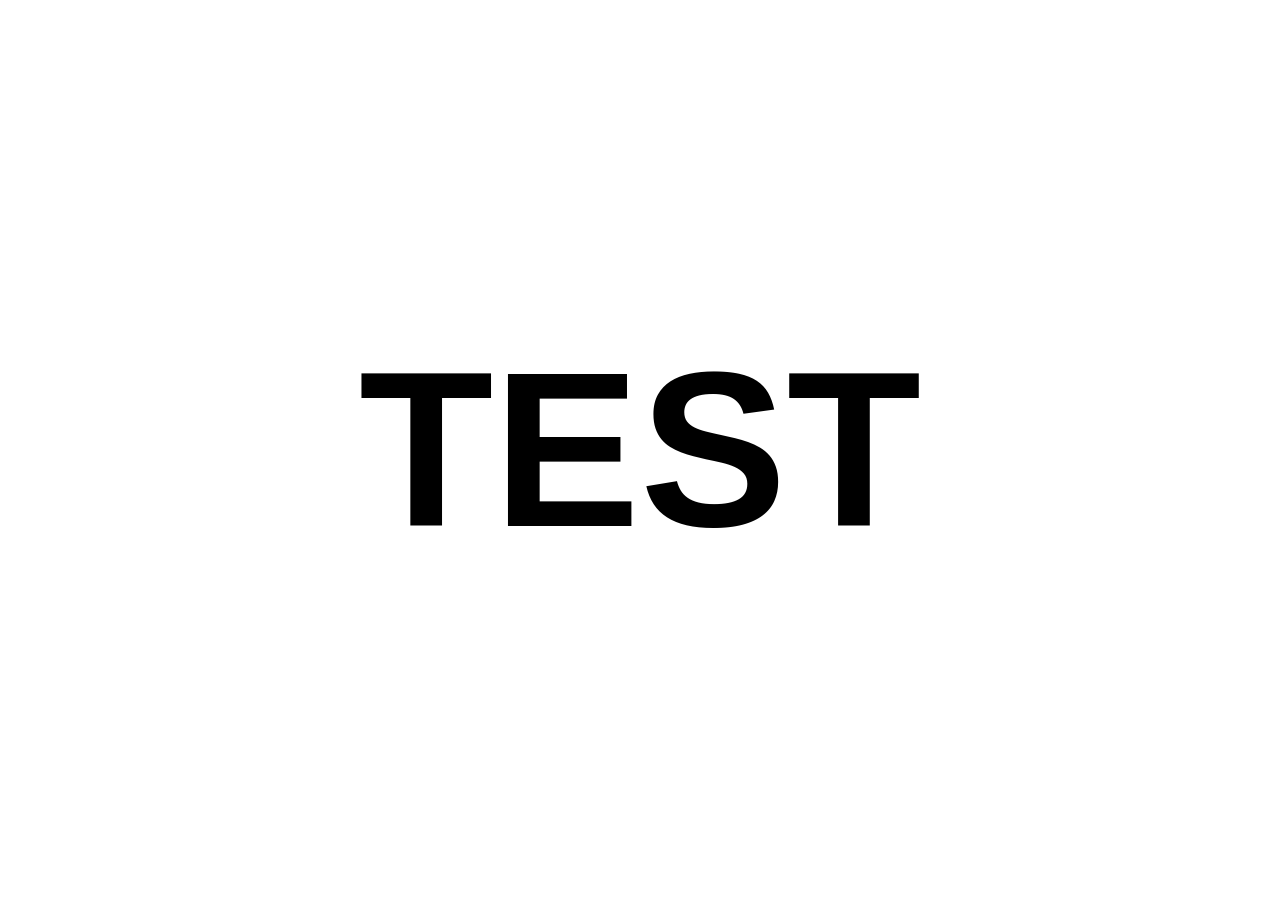
==== index.html @ 9fd149d2 "Add TEST page" ====
<!doctype html>
<html lang="ru">
<head>
<meta charset="utf-8">
<meta name="viewport" content="width=device-width, initial-scale=1">
<title>TEST</title>
<style>html,body{height:100%;margin:0}body{display:grid;place-items:center;font-family:Arial,sans-serif}h1{font-size:clamp(64px,18vw,220px);margin:0}</style>
</head>
<body><h1>TEST</h1></body>
</html>
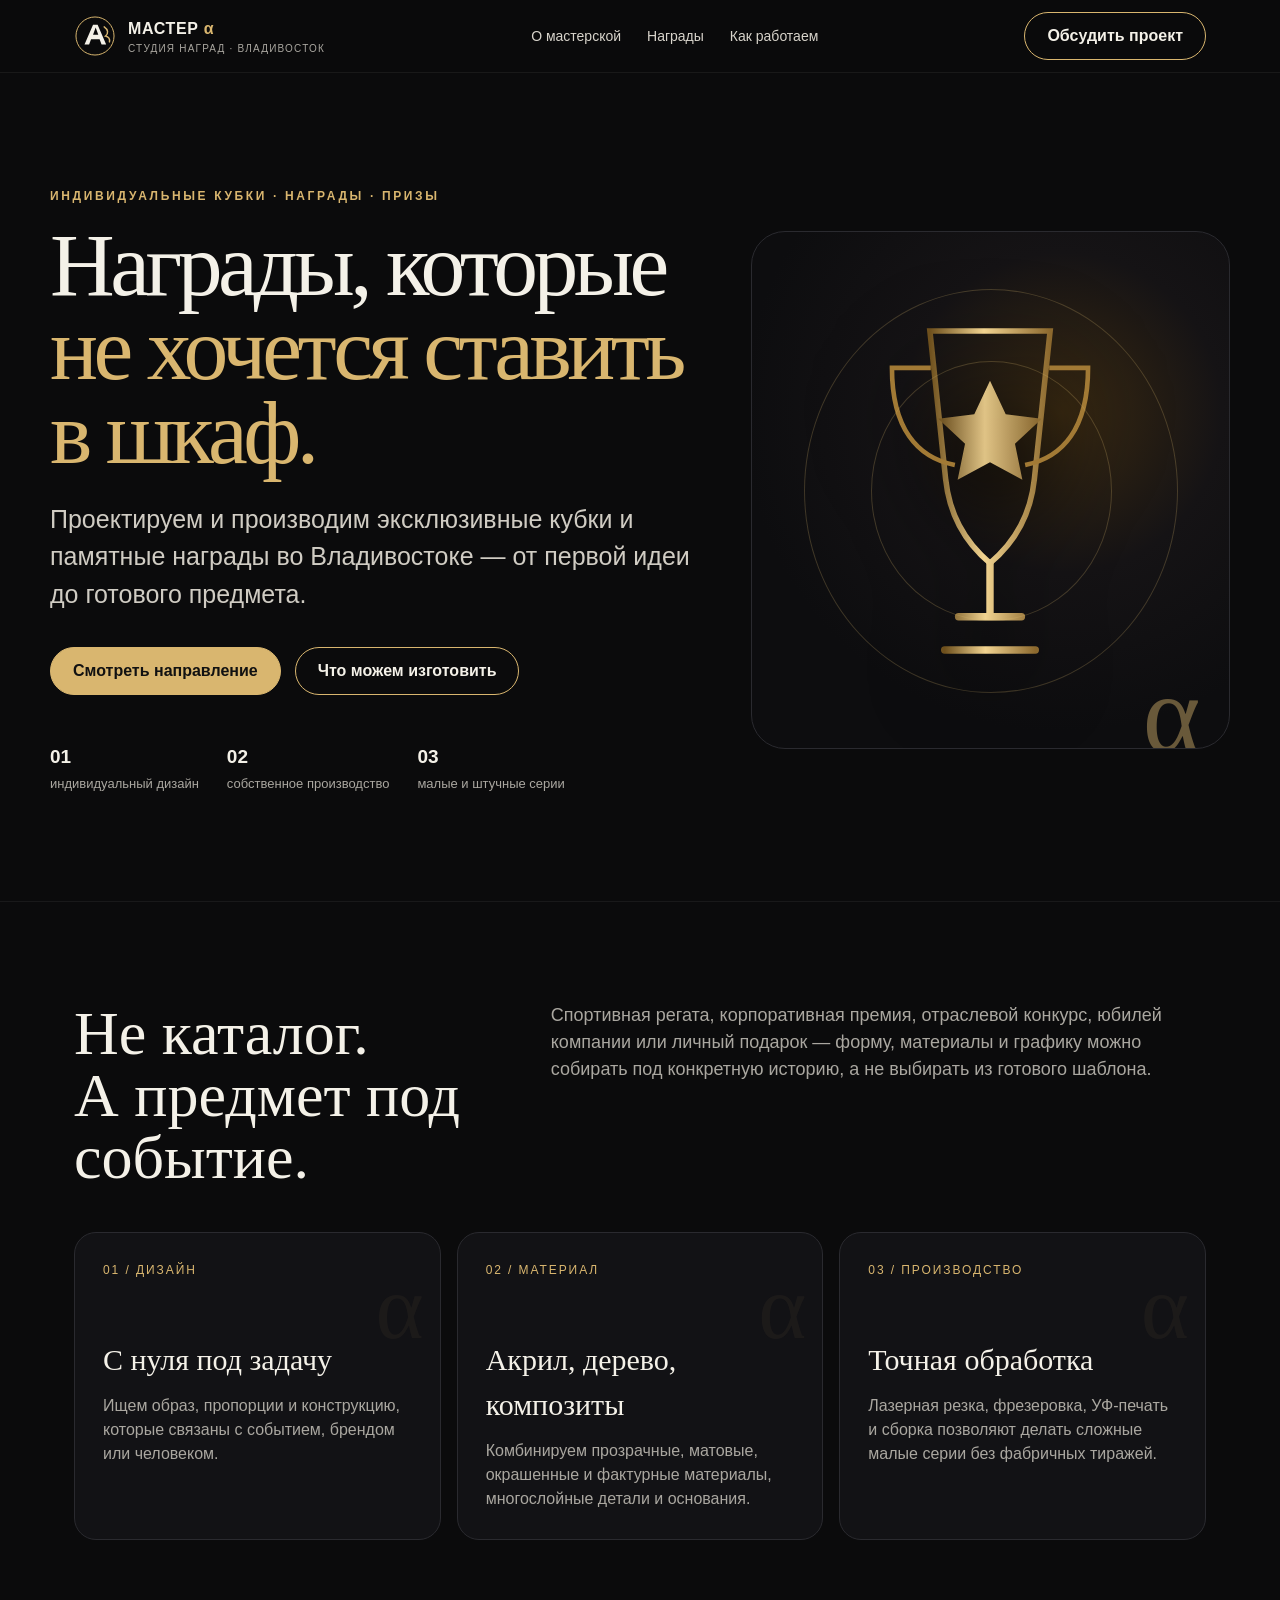
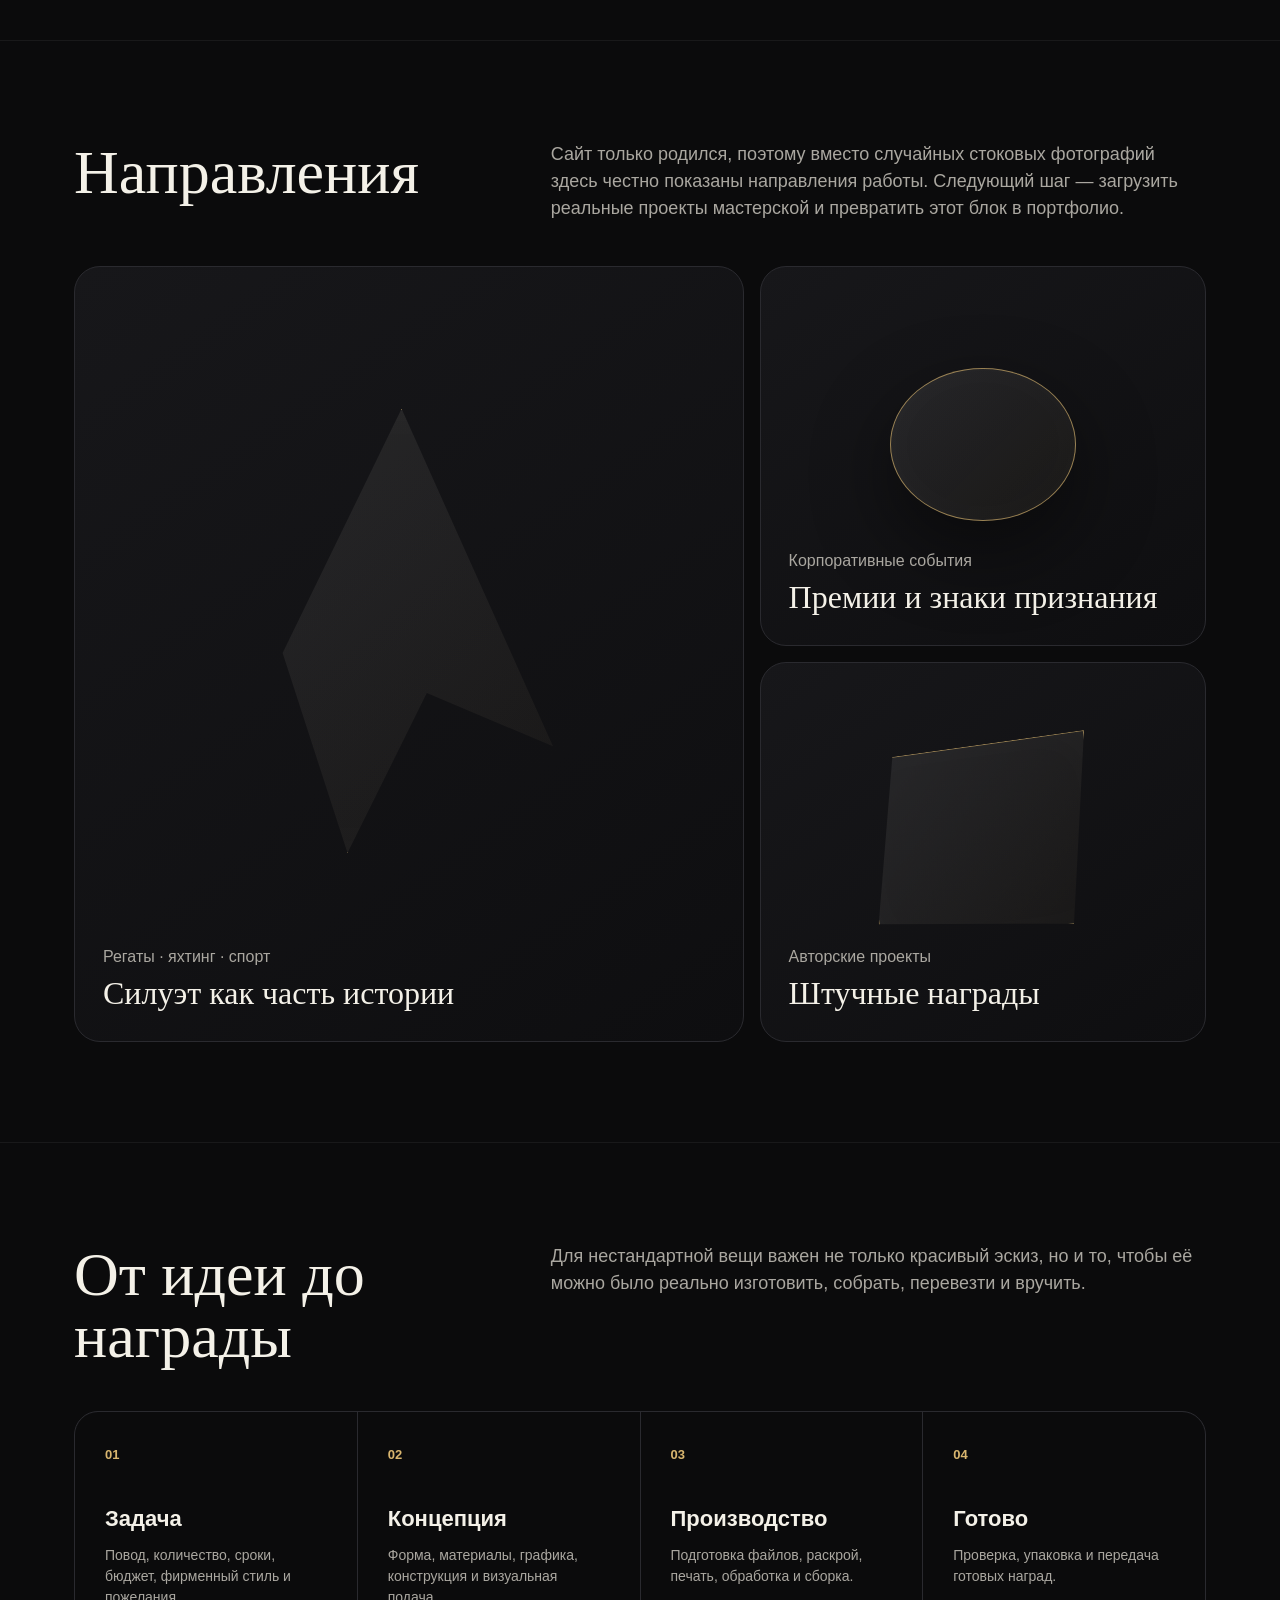
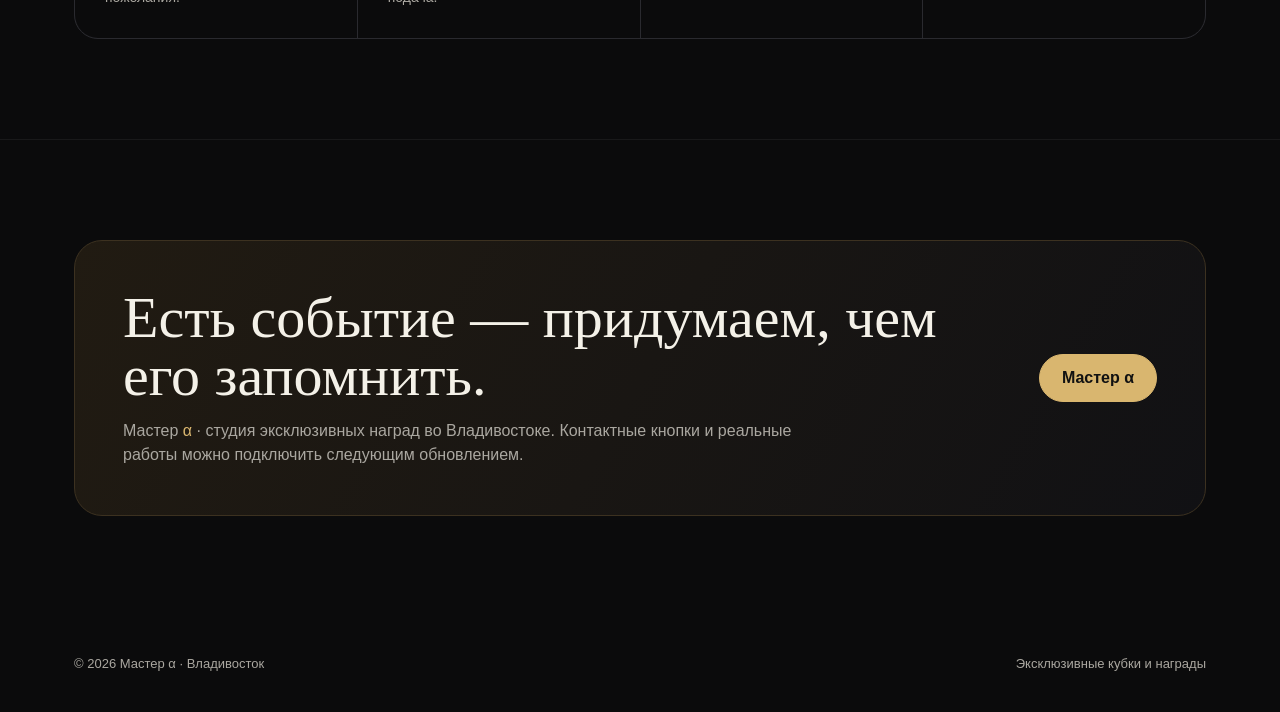
==== commit fe9bb6ff: "Turn TEST into Master Alpha trophy studio site" ====
--- a/index.html
+++ b/index.html
@@ -2,9 +2,41 @@
 <html lang="ru">
 <head>
 <meta charset="utf-8">
-<meta name="viewport" content="width=device-width, initial-scale=1">
-<title>TEST</title>
-<style>html,body{height:100%;margin:0}body{display:grid;place-items:center;font-family:Arial,sans-serif}h1{font-size:clamp(64px,18vw,220px);margin:0}</style>
+<meta name="viewport" content="width=device-width,initial-scale=1">
+<meta name="description" content="Мастер α — студия эксклюзивных кубков и наград во Владивостоке. Индивидуальный дизайн, лазерная резка, фрезеровка и УФ-печать.">
+<title>Мастер α — студия наград во Владивостоке</title>
+<style>
+:root{--bg:#0b0b0c;--panel:#121215;--line:#2a2a2f;--text:#f4f1e8;--muted:#aaa7a0;--gold:#d9b66f;--gold2:#8f6b2e;--max:1180px}
+*{box-sizing:border-box}html{scroll-behavior:smooth}body{margin:0;background:var(--bg);color:var(--text);font-family:Inter,Arial,Helvetica,sans-serif;line-height:1.5}a{color:inherit;text-decoration:none}.wrap{max-width:var(--max);margin:auto;padding:0 24px}
+header{position:sticky;top:0;z-index:20;background:rgba(11,11,12,.78);backdrop-filter:blur(14px);border-bottom:1px solid rgba(255,255,255,.06)}.nav{height:72px;display:flex;align-items:center;justify-content:space-between;gap:24px}.brand{display:flex;align-items:center;gap:12px;font-weight:700;letter-spacing:.04em}.brand small{display:block;color:var(--muted);font-weight:500;letter-spacing:.12em;text-transform:uppercase;font-size:10px}.navlinks{display:flex;gap:26px;color:#d8d4cb;font-size:14px}.btn{display:inline-flex;align-items:center;justify-content:center;min-height:48px;padding:0 22px;border:1px solid var(--gold);border-radius:999px;font-weight:650;transition:.2s}.btn:hover{background:var(--gold);color:#111}.btn.fill{background:var(--gold);color:#111}.btn.fill:hover{background:#ecd095}
+.logo-mark{width:42px;height:42px;display:block}.hero{min-height:calc(100vh - 72px);display:grid;grid-template-columns:1.15fr .85fr;gap:52px;align-items:center;padding:76px 0 70px}.eyebrow{color:var(--gold);text-transform:uppercase;letter-spacing:.22em;font-size:12px;font-weight:700}.hero h1{font-family:Georgia,'Times New Roman',serif;font-size:clamp(52px,7vw,96px);line-height:.94;margin:18px 0 24px;font-weight:500;letter-spacing:-.05em}.hero h1 span{color:var(--gold)}.lead{font-size:clamp(18px,2.1vw,25px);max-width:720px;color:#d0ccc3}.actions{display:flex;gap:14px;flex-wrap:wrap;margin-top:34px}.meta{display:flex;gap:28px;flex-wrap:wrap;margin-top:48px;color:var(--muted);font-size:13px}.meta b{color:var(--text);display:block;font-size:19px;margin-bottom:2px}
+.hero-art{position:relative;aspect-ratio:1/1.08;border:1px solid var(--line);border-radius:34px;overflow:hidden;background:radial-gradient(circle at 65% 35%,#3a2a12 0,#151315 35%,#0d0d0f 70%)}.hero-art:before,.hero-art:after{content:"";position:absolute;border:1px solid rgba(217,182,111,.24);border-radius:50%}.hero-art:before{width:78%;height:78%;left:11%;top:11%}.hero-art:after{width:50%;height:50%;left:25%;top:25%}.trophy{position:absolute;left:50%;top:50%;transform:translate(-50%,-50%);width:62%;filter:drop-shadow(0 22px 40px #000)}.float{position:absolute;font-family:Georgia,serif;color:rgba(217,182,111,.45);font-size:110px;right:6%;bottom:-4%;line-height:1}
+section{padding:100px 0;border-top:1px solid rgba(255,255,255,.06)}.section-head{display:grid;grid-template-columns:.8fr 1.2fr;gap:40px;margin-bottom:44px}.section-head h2{font-family:Georgia,serif;font-size:clamp(36px,5vw,62px);line-height:1;margin:0;font-weight:500}.section-head p{color:var(--muted);font-size:18px;margin:0;max-width:700px}
+.grid3{display:grid;grid-template-columns:repeat(3,1fr);gap:16px}.card{background:var(--panel);border:1px solid var(--line);border-radius:22px;padding:28px;min-height:250px;position:relative;overflow:hidden}.num{color:var(--gold);font-size:12px;letter-spacing:.16em}.card h3{font-family:Georgia,serif;font-size:30px;margin:58px 0 12px;font-weight:500}.card p{color:var(--muted);margin:0}.card:after{content:"α";position:absolute;right:16px;top:5px;font-family:Georgia,serif;font-size:92px;color:rgba(217,182,111,.05)}
+.showcase{display:grid;grid-template-columns:1.2fr .8fr;gap:16px}.piece{border:1px solid var(--line);border-radius:26px;min-height:380px;padding:28px;position:relative;overflow:hidden;background:linear-gradient(145deg,#17171a,#0e0e10)}.piece.large{min-height:540px}.piece h3{position:absolute;left:28px;bottom:24px;margin:0;font-family:Georgia,serif;font-size:32px;font-weight:500;z-index:2}.piece p{position:absolute;left:28px;bottom:72px;color:var(--muted);margin:0;z-index:2}.shape{position:absolute;inset:12% 14% 18%;display:grid;place-items:center}.award{width:72%;height:72%;border:1px solid rgba(217,182,111,.65);background:linear-gradient(135deg,rgba(255,255,255,.08),rgba(217,182,111,.04));box-shadow:inset 0 0 50px rgba(255,255,255,.025),0 30px 80px rgba(0,0,0,.45);transform:rotate(-8deg);clip-path:polygon(16% 0,100% 0,84% 100%,0 86%)}.award.round{border-radius:50%;clip-path:none;transform:none;width:58%;height:58%}.award.sail{clip-path:polygon(48% 0,90% 76%,55% 64%,33% 100%,15% 55%);transform:none;width:75%;height:82%}
+.process{display:grid;grid-template-columns:repeat(4,1fr);gap:1px;background:var(--line);border:1px solid var(--line);border-radius:24px;overflow:hidden}.step{background:var(--bg);padding:30px;min-height:220px}.step b{color:var(--gold);font-size:13px}.step h3{font-size:22px;margin:36px 0 10px}.step p{color:var(--muted);margin:0;font-size:14px}
+.cta{display:grid;grid-template-columns:1fr auto;gap:32px;align-items:center;background:linear-gradient(120deg,#211b12,#111114);border:1px solid #3c3120;border-radius:28px;padding:48px}.cta h2{font-family:Georgia,serif;font-size:clamp(34px,5vw,58px);line-height:1;margin:0 0 14px;font-weight:500}.cta p{color:var(--muted);margin:0;max-width:720px}footer{padding:38px 0;color:var(--muted);font-size:13px}.foot{display:flex;justify-content:space-between;gap:20px;flex-wrap:wrap}.gold{color:var(--gold)}
+@media(max-width:860px){.navlinks{display:none}.hero{grid-template-columns:1fr;padding-top:54px}.hero-art{max-width:620px}.section-head{grid-template-columns:1fr}.grid3,.process{grid-template-columns:1fr 1fr}.showcase{grid-template-columns:1fr}.cta{grid-template-columns:1fr}}
+@media(max-width:560px){.wrap{padding:0 18px}.hero h1{font-size:54px}.grid3,.process{grid-template-columns:1fr}.meta{gap:18px}.hero-art{border-radius:22px}.cta{padding:30px}.nav .btn{display:none}}
+</style>
 </head>
-<body><h1>TEST</h1></body>
-</html>
+<body>
+<header><div class="wrap nav">
+<a class="brand" href="#top" aria-label="Мастер Альфа">
+<svg class="logo-mark" viewBox="0 0 64 64" xmlns="http://www.w3.org/2000/svg" aria-hidden="true"><circle cx="32" cy="32" r="29" fill="none" stroke="#d9b66f" stroke-width="1.5"/><path d="M16 45 29 15h7l13 30h-7l-3-8H26l-3 8h-7Zm13-15h8l-4-11-4 11Z" fill="#f4f1e8"/><path d="M46 18c6 4 7 10 2 14 5 1 7 5 6 9" fill="none" stroke="#d9b66f" stroke-width="2.2" stroke-linecap="round"/></svg>
+<div>МАСТЕР <span class="gold">α</span><small>студия наград · Владивосток</small></div></a>
+<nav class="navlinks"><a href="#about">О мастерской</a><a href="#works">Награды</a><a href="#process">Как работаем</a></nav>
+<a class="btn" href="#contact">Обсудить проект</a>
+</div></header>
+<main id="top">
+<div class="wrap hero">
+<div><div class="eyebrow">индивидуальные кубки · награды · призы</div><h1>Награды, которые <span>не хочется ставить в шкаф.</span></h1><p class="lead">Проектируем и производим эксклюзивные кубки и памятные награды во Владивостоке — от первой идеи до готового предмета.</p><div class="actions"><a class="btn fill" href="#works">Смотреть направление</a><a class="btn" href="#about">Что можем изготовить</a></div><div class="meta"><div><b>01</b>индивидуальный дизайн</div><div><b>02</b>собственное производство</div><div><b>03</b>малые и штучные серии</div></div></div>
+<div class="hero-art" aria-label="Абстрактная композиция награды"><svg class="trophy" viewBox="0 0 320 420" xmlns="http://www.w3.org/2000/svg"><defs><linearGradient id="g" x1="0" x2="1"><stop stop-color="#6e501d"/><stop offset=".45" stop-color="#f1d390"/><stop offset="1" stop-color="#8c692e"/></linearGradient></defs><path d="M95 38h130l-17 160c-5 48-30 76-48 91-18-15-43-43-48-91L95 38Z" fill="none" stroke="url(#g)" stroke-width="6"/><path d="M160 289v58M111 383h98M126 347h68" stroke="url(#g)" stroke-width="8" stroke-linecap="round"/><path d="M96 78H54c0 65 27 97 68 105M224 78h42c0 65-27 97-68 105" fill="none" stroke="#a27a35" stroke-width="5"/><path d="M160 92 177 128l39 5-29 27 8 39-35-19-35 19 8-39-29-27 39-5 17-36Z" fill="url(#g)" opacity=".92"/></svg><div class="float">α</div></div>
+</div>
+<section id="about"><div class="wrap"><div class="section-head"><h2>Не каталог.<br>А предмет под событие.</h2><p>Спортивная регата, корпоративная премия, отраслевой конкурс, юбилей компании или личный подарок — форму, материалы и графику можно собирать под конкретную историю, а не выбирать из готового шаблона.</p></div><div class="grid3"><article class="card"><div class="num">01 / ДИЗАЙН</div><h3>С нуля под задачу</h3><p>Ищем образ, пропорции и конструкцию, которые связаны с событием, брендом или человеком.</p></article><article class="card"><div class="num">02 / МАТЕРИАЛ</div><h3>Акрил, дерево, композиты</h3><p>Комбинируем прозрачные, матовые, окрашенные и фактурные материалы, многослойные детали и основания.</p></article><article class="card"><div class="num">03 / ПРОИЗВОДСТВО</div><h3>Точная обработка</h3><p>Лазерная резка, фрезеровка, УФ-печать и сборка позволяют делать сложные малые серии без фабричных тиражей.</p></article></div></div></section>
+<section id="works"><div class="wrap"><div class="section-head"><h2>Направления</h2><p>Сайт только родился, поэтому вместо случайных стоковых фотографий здесь честно показаны направления работы. Следующий шаг — загрузить реальные проекты мастерской и превратить этот блок в портфолио.</p></div><div class="showcase"><div class="piece large"><div class="shape"><div class="award sail"></div></div><p>Регаты · яхтинг · спорт</p><h3>Силуэт как часть истории</h3></div><div style="display:grid;gap:16px"><div class="piece"><div class="shape"><div class="award round"></div></div><p>Корпоративные события</p><h3>Премии и знаки признания</h3></div><div class="piece"><div class="shape"><div class="award"></div></div><p>Авторские проекты</p><h3>Штучные награды</h3></div></div></div></div></section>
+<section id="process"><div class="wrap"><div class="section-head"><h2>От идеи до награды</h2><p>Для нестандартной вещи важен не только красивый эскиз, но и то, чтобы её можно было реально изготовить, собрать, перевезти и вручить.</p></div><div class="process"><div class="step"><b>01</b><h3>Задача</h3><p>Повод, количество, сроки, бюджет, фирменный стиль и пожелания.</p></div><div class="step"><b>02</b><h3>Концепция</h3><p>Форма, материалы, графика, конструкция и визуальная подача.</p></div><div class="step"><b>03</b><h3>Производство</h3><p>Подготовка файлов, раскрой, печать, обработка и сборка.</p></div><div class="step"><b>04</b><h3>Готово</h3><p>Проверка, упаковка и передача готовых наград.</p></div></div></div></section>
+<section id="contact"><div class="wrap"><div class="cta"><div><h2>Есть событие — придумаем, чем его запомнить.</h2><p>Мастер <span class="gold">α</span> · студия эксклюзивных наград во Владивостоке. Контактные кнопки и реальные работы можно подключить следующим обновлением.</p></div><a class="btn fill" href="#top">Мастер α</a></div></div></section>
+</main>
+<footer><div class="wrap foot"><span>© 2026 Мастер α · Владивосток</span><span>Эксклюзивные кубки и награды</span></div></footer>
+</body></html>
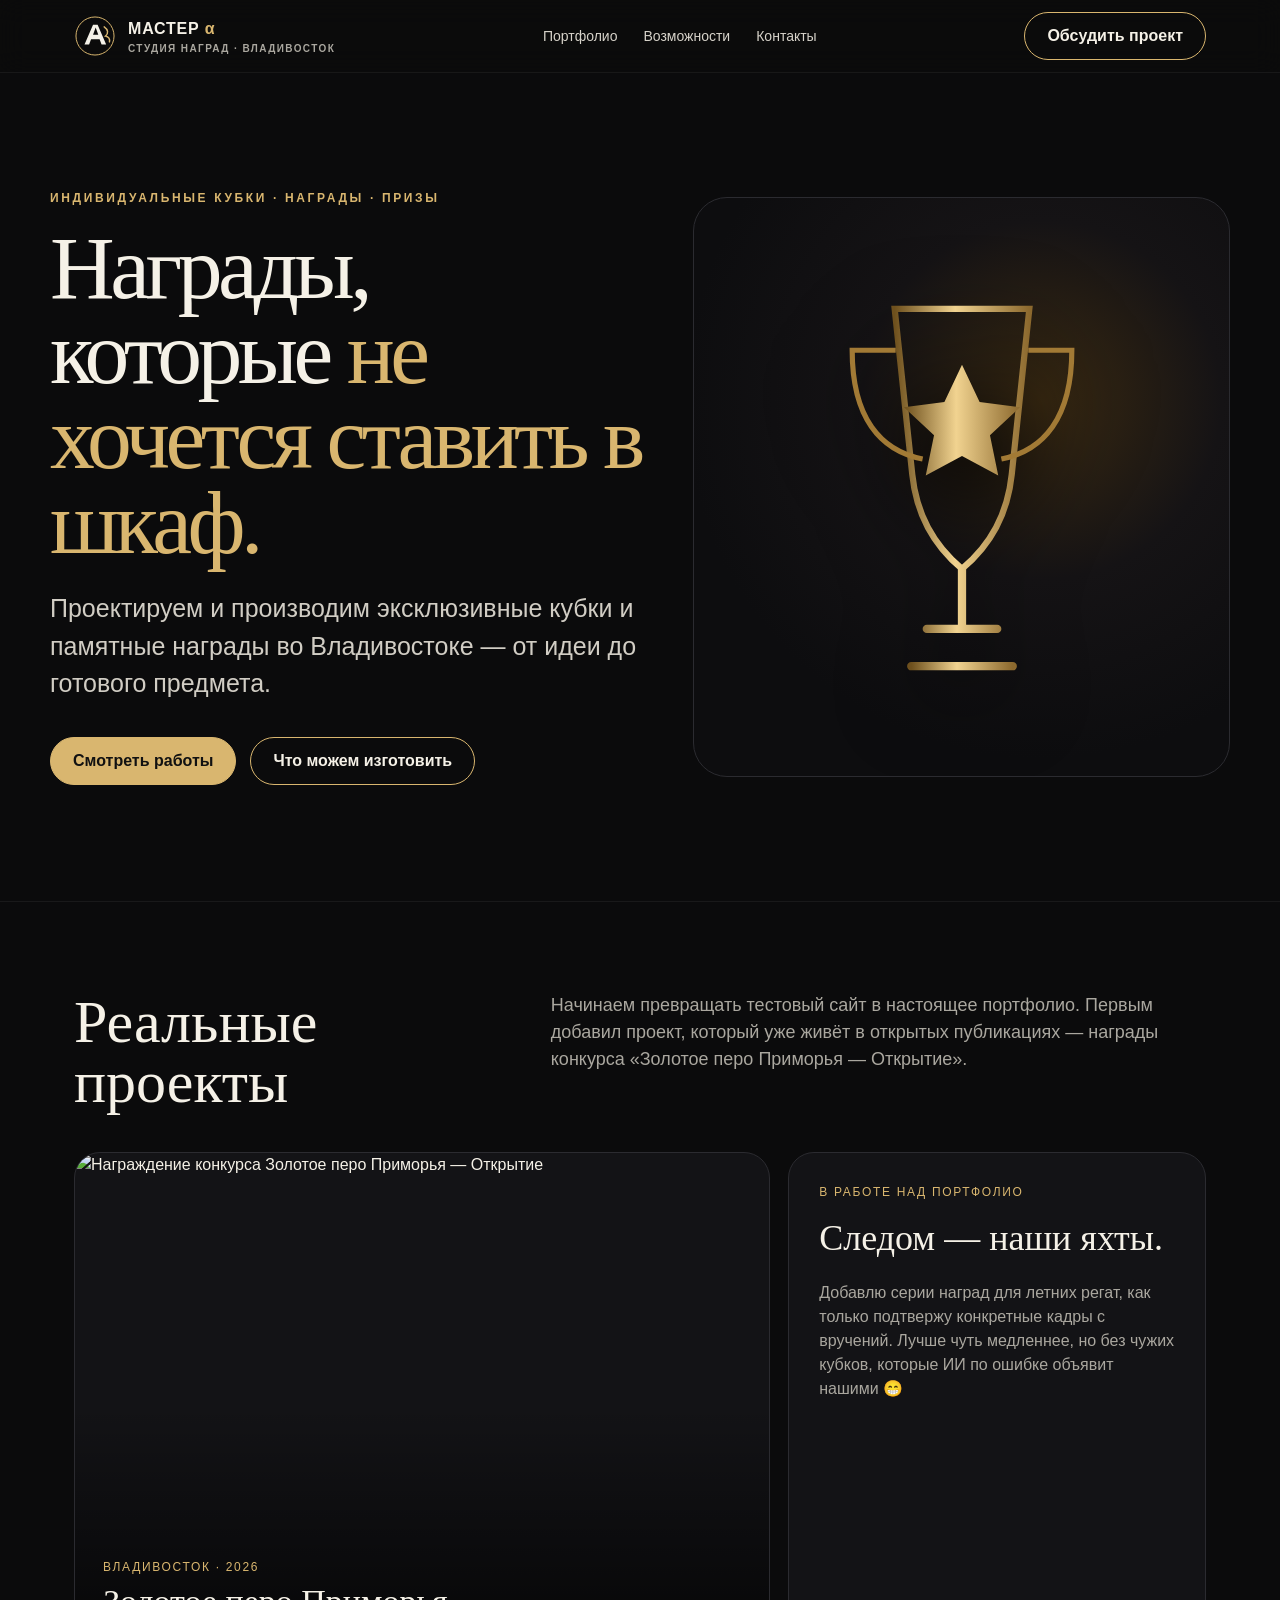
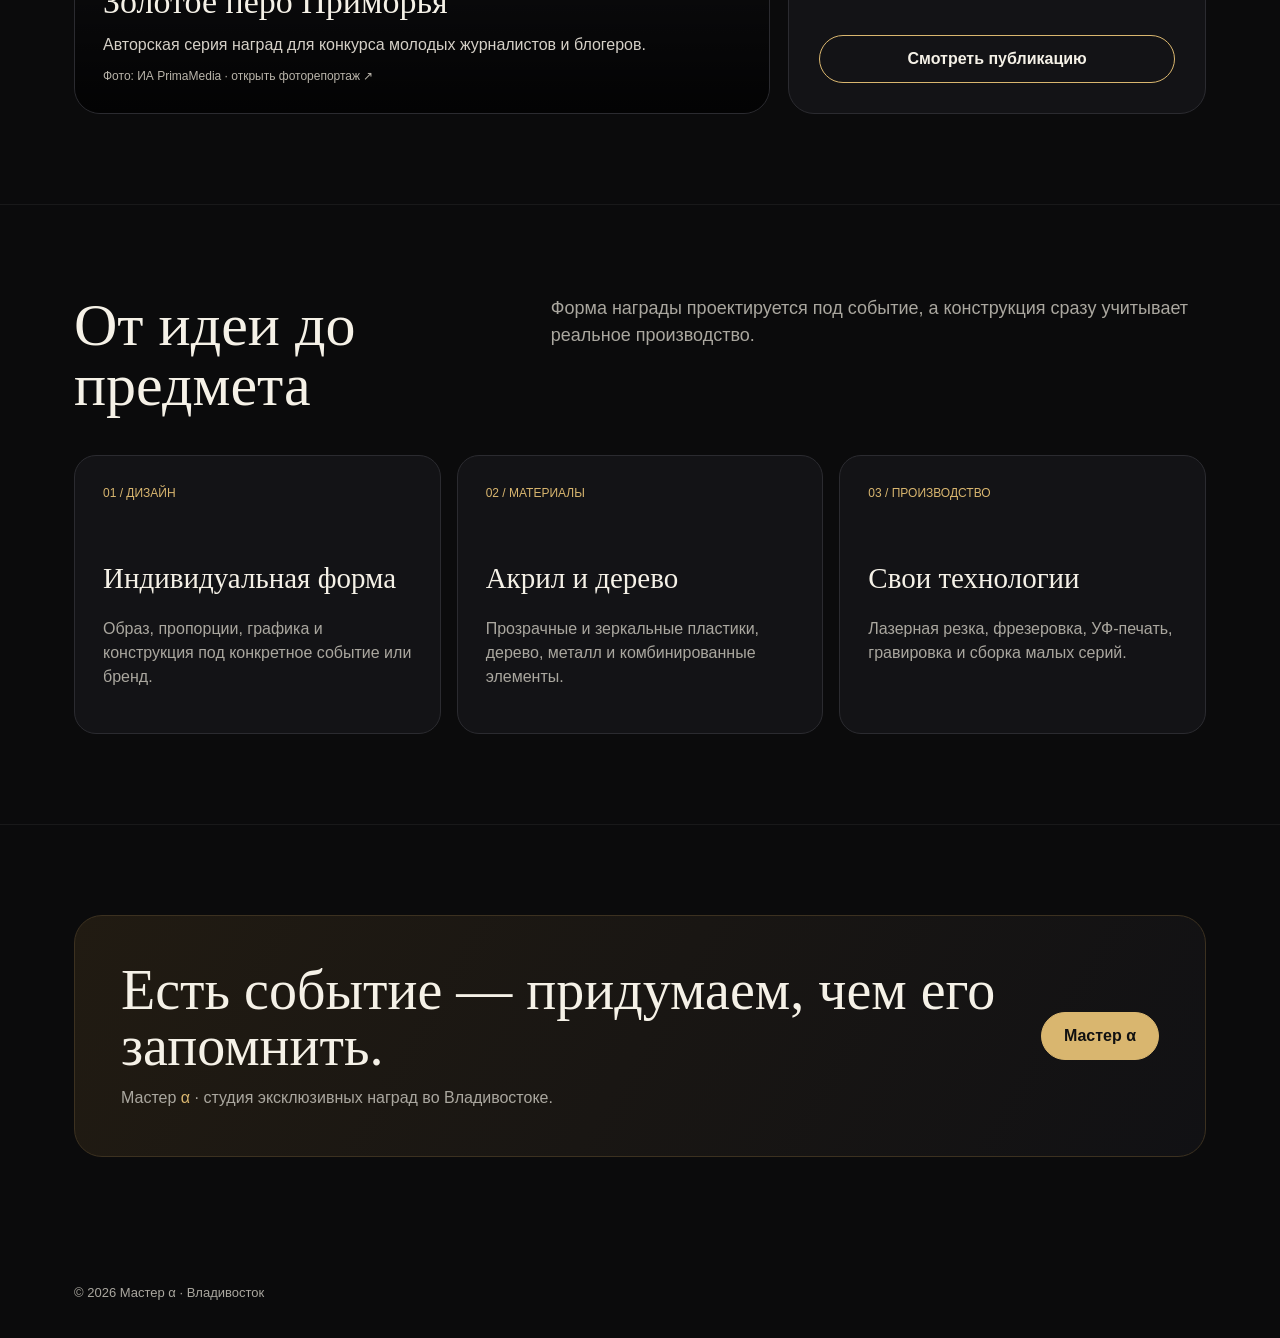
==== commit 987c5157: "Add first real portfolio photo and Golden Pen case" ====
--- a/index.html
+++ b/index.html
@@ -1,42 +1,17 @@
 <!doctype html>
 <html lang="ru">
 <head>
-<meta charset="utf-8">
-<meta name="viewport" content="width=device-width,initial-scale=1">
-<meta name="description" content="Мастер α — студия эксклюзивных кубков и наград во Владивостоке. Индивидуальный дизайн, лазерная резка, фрезеровка и УФ-печать.">
+<meta charset="utf-8"><meta name="viewport" content="width=device-width,initial-scale=1">
+<meta name="description" content="Мастер α — студия эксклюзивных кубков и наград во Владивостоке.">
 <title>Мастер α — студия наград во Владивостоке</title>
 <style>
-:root{--bg:#0b0b0c;--panel:#121215;--line:#2a2a2f;--text:#f4f1e8;--muted:#aaa7a0;--gold:#d9b66f;--gold2:#8f6b2e;--max:1180px}
-*{box-sizing:border-box}html{scroll-behavior:smooth}body{margin:0;background:var(--bg);color:var(--text);font-family:Inter,Arial,Helvetica,sans-serif;line-height:1.5}a{color:inherit;text-decoration:none}.wrap{max-width:var(--max);margin:auto;padding:0 24px}
-header{position:sticky;top:0;z-index:20;background:rgba(11,11,12,.78);backdrop-filter:blur(14px);border-bottom:1px solid rgba(255,255,255,.06)}.nav{height:72px;display:flex;align-items:center;justify-content:space-between;gap:24px}.brand{display:flex;align-items:center;gap:12px;font-weight:700;letter-spacing:.04em}.brand small{display:block;color:var(--muted);font-weight:500;letter-spacing:.12em;text-transform:uppercase;font-size:10px}.navlinks{display:flex;gap:26px;color:#d8d4cb;font-size:14px}.btn{display:inline-flex;align-items:center;justify-content:center;min-height:48px;padding:0 22px;border:1px solid var(--gold);border-radius:999px;font-weight:650;transition:.2s}.btn:hover{background:var(--gold);color:#111}.btn.fill{background:var(--gold);color:#111}.btn.fill:hover{background:#ecd095}
-.logo-mark{width:42px;height:42px;display:block}.hero{min-height:calc(100vh - 72px);display:grid;grid-template-columns:1.15fr .85fr;gap:52px;align-items:center;padding:76px 0 70px}.eyebrow{color:var(--gold);text-transform:uppercase;letter-spacing:.22em;font-size:12px;font-weight:700}.hero h1{font-family:Georgia,'Times New Roman',serif;font-size:clamp(52px,7vw,96px);line-height:.94;margin:18px 0 24px;font-weight:500;letter-spacing:-.05em}.hero h1 span{color:var(--gold)}.lead{font-size:clamp(18px,2.1vw,25px);max-width:720px;color:#d0ccc3}.actions{display:flex;gap:14px;flex-wrap:wrap;margin-top:34px}.meta{display:flex;gap:28px;flex-wrap:wrap;margin-top:48px;color:var(--muted);font-size:13px}.meta b{color:var(--text);display:block;font-size:19px;margin-bottom:2px}
-.hero-art{position:relative;aspect-ratio:1/1.08;border:1px solid var(--line);border-radius:34px;overflow:hidden;background:radial-gradient(circle at 65% 35%,#3a2a12 0,#151315 35%,#0d0d0f 70%)}.hero-art:before,.hero-art:after{content:"";position:absolute;border:1px solid rgba(217,182,111,.24);border-radius:50%}.hero-art:before{width:78%;height:78%;left:11%;top:11%}.hero-art:after{width:50%;height:50%;left:25%;top:25%}.trophy{position:absolute;left:50%;top:50%;transform:translate(-50%,-50%);width:62%;filter:drop-shadow(0 22px 40px #000)}.float{position:absolute;font-family:Georgia,serif;color:rgba(217,182,111,.45);font-size:110px;right:6%;bottom:-4%;line-height:1}
-section{padding:100px 0;border-top:1px solid rgba(255,255,255,.06)}.section-head{display:grid;grid-template-columns:.8fr 1.2fr;gap:40px;margin-bottom:44px}.section-head h2{font-family:Georgia,serif;font-size:clamp(36px,5vw,62px);line-height:1;margin:0;font-weight:500}.section-head p{color:var(--muted);font-size:18px;margin:0;max-width:700px}
-.grid3{display:grid;grid-template-columns:repeat(3,1fr);gap:16px}.card{background:var(--panel);border:1px solid var(--line);border-radius:22px;padding:28px;min-height:250px;position:relative;overflow:hidden}.num{color:var(--gold);font-size:12px;letter-spacing:.16em}.card h3{font-family:Georgia,serif;font-size:30px;margin:58px 0 12px;font-weight:500}.card p{color:var(--muted);margin:0}.card:after{content:"α";position:absolute;right:16px;top:5px;font-family:Georgia,serif;font-size:92px;color:rgba(217,182,111,.05)}
-.showcase{display:grid;grid-template-columns:1.2fr .8fr;gap:16px}.piece{border:1px solid var(--line);border-radius:26px;min-height:380px;padding:28px;position:relative;overflow:hidden;background:linear-gradient(145deg,#17171a,#0e0e10)}.piece.large{min-height:540px}.piece h3{position:absolute;left:28px;bottom:24px;margin:0;font-family:Georgia,serif;font-size:32px;font-weight:500;z-index:2}.piece p{position:absolute;left:28px;bottom:72px;color:var(--muted);margin:0;z-index:2}.shape{position:absolute;inset:12% 14% 18%;display:grid;place-items:center}.award{width:72%;height:72%;border:1px solid rgba(217,182,111,.65);background:linear-gradient(135deg,rgba(255,255,255,.08),rgba(217,182,111,.04));box-shadow:inset 0 0 50px rgba(255,255,255,.025),0 30px 80px rgba(0,0,0,.45);transform:rotate(-8deg);clip-path:polygon(16% 0,100% 0,84% 100%,0 86%)}.award.round{border-radius:50%;clip-path:none;transform:none;width:58%;height:58%}.award.sail{clip-path:polygon(48% 0,90% 76%,55% 64%,33% 100%,15% 55%);transform:none;width:75%;height:82%}
-.process{display:grid;grid-template-columns:repeat(4,1fr);gap:1px;background:var(--line);border:1px solid var(--line);border-radius:24px;overflow:hidden}.step{background:var(--bg);padding:30px;min-height:220px}.step b{color:var(--gold);font-size:13px}.step h3{font-size:22px;margin:36px 0 10px}.step p{color:var(--muted);margin:0;font-size:14px}
-.cta{display:grid;grid-template-columns:1fr auto;gap:32px;align-items:center;background:linear-gradient(120deg,#211b12,#111114);border:1px solid #3c3120;border-radius:28px;padding:48px}.cta h2{font-family:Georgia,serif;font-size:clamp(34px,5vw,58px);line-height:1;margin:0 0 14px;font-weight:500}.cta p{color:var(--muted);margin:0;max-width:720px}footer{padding:38px 0;color:var(--muted);font-size:13px}.foot{display:flex;justify-content:space-between;gap:20px;flex-wrap:wrap}.gold{color:var(--gold)}
-@media(max-width:860px){.navlinks{display:none}.hero{grid-template-columns:1fr;padding-top:54px}.hero-art{max-width:620px}.section-head{grid-template-columns:1fr}.grid3,.process{grid-template-columns:1fr 1fr}.showcase{grid-template-columns:1fr}.cta{grid-template-columns:1fr}}
-@media(max-width:560px){.wrap{padding:0 18px}.hero h1{font-size:54px}.grid3,.process{grid-template-columns:1fr}.meta{gap:18px}.hero-art{border-radius:22px}.cta{padding:30px}.nav .btn{display:none}}
+:root{--bg:#0b0b0c;--panel:#131316;--line:#2b2b30;--text:#f5f1e7;--muted:#aaa79f;--gold:#d9b66f;--max:1180px}*{box-sizing:border-box}html{scroll-behavior:smooth}body{margin:0;background:var(--bg);color:var(--text);font-family:Arial,Helvetica,sans-serif;line-height:1.5}a{color:inherit;text-decoration:none}.wrap{max-width:var(--max);margin:auto;padding:0 24px}header{position:sticky;top:0;z-index:20;background:rgba(11,11,12,.82);backdrop-filter:blur(14px);border-bottom:1px solid rgba(255,255,255,.06)}.nav{height:72px;display:flex;align-items:center;justify-content:space-between;gap:24px}.brand{display:flex;align-items:center;gap:12px;font-weight:700;letter-spacing:.05em}.brand small{display:block;color:var(--muted);font-size:10px;letter-spacing:.14em;text-transform:uppercase}.logo{width:42px;height:42px}.navlinks{display:flex;gap:26px;color:#d7d3ca;font-size:14px}.btn{display:inline-flex;align-items:center;justify-content:center;min-height:48px;padding:0 22px;border:1px solid var(--gold);border-radius:999px;font-weight:700}.btn.fill{background:var(--gold);color:#111}.hero{min-height:calc(100vh - 72px);display:grid;grid-template-columns:1.05fr .95fr;gap:50px;align-items:center;padding:70px 0}.eyebrow{color:var(--gold);text-transform:uppercase;letter-spacing:.22em;font-size:12px;font-weight:700}.hero h1{font-family:Georgia,serif;font-size:clamp(52px,7vw,96px);line-height:.95;margin:18px 0 24px;font-weight:500;letter-spacing:-.05em}.hero h1 span{color:var(--gold)}.lead{font-size:clamp(18px,2vw,25px);color:#d1cdc4;max-width:720px}.actions{display:flex;gap:14px;flex-wrap:wrap;margin-top:34px}.hero-art{position:relative;aspect-ratio:1/1.08;border:1px solid var(--line);border-radius:34px;overflow:hidden;background:radial-gradient(circle at 65% 35%,#3a2a12 0,#151315 35%,#0d0d0f 70%)}.hero-art svg{position:absolute;left:50%;top:50%;transform:translate(-50%,-50%);width:62%;filter:drop-shadow(0 22px 40px #000)}section{padding:90px 0;border-top:1px solid rgba(255,255,255,.06)}.section-head{display:grid;grid-template-columns:.8fr 1.2fr;gap:40px;margin-bottom:40px}.section-head h2{font-family:Georgia,serif;font-size:clamp(36px,5vw,60px);line-height:1;margin:0;font-weight:500}.section-head p{color:var(--muted);font-size:18px;margin:0}.portfolio{display:grid;grid-template-columns:1.25fr .75fr;gap:18px}.real-card,.case-card{border:1px solid var(--line);border-radius:26px;overflow:hidden;background:var(--panel)}.real-card{min-height:560px;position:relative}.real-card img{width:100%;height:100%;object-fit:cover;display:block;min-height:560px}.shade{position:absolute;inset:0;background:linear-gradient(180deg,transparent 45%,rgba(0,0,0,.85) 100%)}.caption{position:absolute;left:28px;right:28px;bottom:26px}.caption b{font-family:Georgia,serif;font-size:34px;font-weight:500}.caption p{margin:6px 0;color:#d5d0c7}.source{font-size:12px;color:#b9b4aa}.case-card{padding:30px;display:flex;flex-direction:column;justify-content:space-between}.case-card h3{font-family:Georgia,serif;font-size:36px;margin:10px 0 16px;font-weight:500}.case-card p{color:var(--muted)}.tag{color:var(--gold);font-size:12px;letter-spacing:.14em;text-transform:uppercase}.grid3{display:grid;grid-template-columns:repeat(3,1fr);gap:16px}.card{background:var(--panel);border:1px solid var(--line);border-radius:22px;padding:28px;min-height:240px}.card h3{font-family:Georgia,serif;font-size:29px;margin:55px 0 12px;font-weight:500}.card p{color:var(--muted)}.num{color:var(--gold);font-size:12px}.cta{display:grid;grid-template-columns:1fr auto;gap:30px;align-items:center;background:linear-gradient(120deg,#211b12,#111114);border:1px solid #3c3120;border-radius:28px;padding:46px}.cta h2{font-family:Georgia,serif;font-size:clamp(34px,5vw,56px);line-height:1;margin:0 0 12px;font-weight:500}.cta p{color:var(--muted);margin:0}footer{padding:36px 0;color:var(--muted);font-size:13px}.gold{color:var(--gold)}@media(max-width:860px){.navlinks{display:none}.hero,.portfolio,.section-head,.cta{grid-template-columns:1fr}.grid3{grid-template-columns:1fr}.real-card,.real-card img{min-height:420px}}@media(max-width:560px){.wrap{padding:0 18px}.hero h1{font-size:54px}.nav .btn{display:none}.real-card,.real-card img{min-height:360px}.caption b{font-size:28px}}
 </style>
 </head>
 <body>
-<header><div class="wrap nav">
-<a class="brand" href="#top" aria-label="Мастер Альфа">
-<svg class="logo-mark" viewBox="0 0 64 64" xmlns="http://www.w3.org/2000/svg" aria-hidden="true"><circle cx="32" cy="32" r="29" fill="none" stroke="#d9b66f" stroke-width="1.5"/><path d="M16 45 29 15h7l13 30h-7l-3-8H26l-3 8h-7Zm13-15h8l-4-11-4 11Z" fill="#f4f1e8"/><path d="M46 18c6 4 7 10 2 14 5 1 7 5 6 9" fill="none" stroke="#d9b66f" stroke-width="2.2" stroke-linecap="round"/></svg>
-<div>МАСТЕР <span class="gold">α</span><small>студия наград · Владивосток</small></div></a>
-<nav class="navlinks"><a href="#about">О мастерской</a><a href="#works">Награды</a><a href="#process">Как работаем</a></nav>
-<a class="btn" href="#contact">Обсудить проект</a>
-</div></header>
-<main id="top">
-<div class="wrap hero">
-<div><div class="eyebrow">индивидуальные кубки · награды · призы</div><h1>Награды, которые <span>не хочется ставить в шкаф.</span></h1><p class="lead">Проектируем и производим эксклюзивные кубки и памятные награды во Владивостоке — от первой идеи до готового предмета.</p><div class="actions"><a class="btn fill" href="#works">Смотреть направление</a><a class="btn" href="#about">Что можем изготовить</a></div><div class="meta"><div><b>01</b>индивидуальный дизайн</div><div><b>02</b>собственное производство</div><div><b>03</b>малые и штучные серии</div></div></div>
-<div class="hero-art" aria-label="Абстрактная композиция награды"><svg class="trophy" viewBox="0 0 320 420" xmlns="http://www.w3.org/2000/svg"><defs><linearGradient id="g" x1="0" x2="1"><stop stop-color="#6e501d"/><stop offset=".45" stop-color="#f1d390"/><stop offset="1" stop-color="#8c692e"/></linearGradient></defs><path d="M95 38h130l-17 160c-5 48-30 76-48 91-18-15-43-43-48-91L95 38Z" fill="none" stroke="url(#g)" stroke-width="6"/><path d="M160 289v58M111 383h98M126 347h68" stroke="url(#g)" stroke-width="8" stroke-linecap="round"/><path d="M96 78H54c0 65 27 97 68 105M224 78h42c0 65-27 97-68 105" fill="none" stroke="#a27a35" stroke-width="5"/><path d="M160 92 177 128l39 5-29 27 8 39-35-19-35 19 8-39-29-27 39-5 17-36Z" fill="url(#g)" opacity=".92"/></svg><div class="float">α</div></div>
-</div>
-<section id="about"><div class="wrap"><div class="section-head"><h2>Не каталог.<br>А предмет под событие.</h2><p>Спортивная регата, корпоративная премия, отраслевой конкурс, юбилей компании или личный подарок — форму, материалы и графику можно собирать под конкретную историю, а не выбирать из готового шаблона.</p></div><div class="grid3"><article class="card"><div class="num">01 / ДИЗАЙН</div><h3>С нуля под задачу</h3><p>Ищем образ, пропорции и конструкцию, которые связаны с событием, брендом или человеком.</p></article><article class="card"><div class="num">02 / МАТЕРИАЛ</div><h3>Акрил, дерево, композиты</h3><p>Комбинируем прозрачные, матовые, окрашенные и фактурные материалы, многослойные детали и основания.</p></article><article class="card"><div class="num">03 / ПРОИЗВОДСТВО</div><h3>Точная обработка</h3><p>Лазерная резка, фрезеровка, УФ-печать и сборка позволяют делать сложные малые серии без фабричных тиражей.</p></article></div></div></section>
-<section id="works"><div class="wrap"><div class="section-head"><h2>Направления</h2><p>Сайт только родился, поэтому вместо случайных стоковых фотографий здесь честно показаны направления работы. Следующий шаг — загрузить реальные проекты мастерской и превратить этот блок в портфолио.</p></div><div class="showcase"><div class="piece large"><div class="shape"><div class="award sail"></div></div><p>Регаты · яхтинг · спорт</p><h3>Силуэт как часть истории</h3></div><div style="display:grid;gap:16px"><div class="piece"><div class="shape"><div class="award round"></div></div><p>Корпоративные события</p><h3>Премии и знаки признания</h3></div><div class="piece"><div class="shape"><div class="award"></div></div><p>Авторские проекты</p><h3>Штучные награды</h3></div></div></div></div></section>
-<section id="process"><div class="wrap"><div class="section-head"><h2>От идеи до награды</h2><p>Для нестандартной вещи важен не только красивый эскиз, но и то, чтобы её можно было реально изготовить, собрать, перевезти и вручить.</p></div><div class="process"><div class="step"><b>01</b><h3>Задача</h3><p>Повод, количество, сроки, бюджет, фирменный стиль и пожелания.</p></div><div class="step"><b>02</b><h3>Концепция</h3><p>Форма, материалы, графика, конструкция и визуальная подача.</p></div><div class="step"><b>03</b><h3>Производство</h3><p>Подготовка файлов, раскрой, печать, обработка и сборка.</p></div><div class="step"><b>04</b><h3>Готово</h3><p>Проверка, упаковка и передача готовых наград.</p></div></div></div></section>
-<section id="contact"><div class="wrap"><div class="cta"><div><h2>Есть событие — придумаем, чем его запомнить.</h2><p>Мастер <span class="gold">α</span> · студия эксклюзивных наград во Владивостоке. Контактные кнопки и реальные работы можно подключить следующим обновлением.</p></div><a class="btn fill" href="#top">Мастер α</a></div></div></section>
-</main>
-<footer><div class="wrap foot"><span>© 2026 Мастер α · Владивосток</span><span>Эксклюзивные кубки и награды</span></div></footer>
+<header><div class="wrap nav"><a class="brand" href="#top"><svg class="logo" viewBox="0 0 64 64"><circle cx="32" cy="32" r="29" fill="none" stroke="#d9b66f" stroke-width="1.5"/><path d="M16 45 29 15h7l13 30h-7l-3-8H26l-3 8h-7Zm13-15h8l-4-11-4 11Z" fill="#f4f1e8"/><path d="M46 18c6 4 7 10 2 14 5 1 7 5 6 9" fill="none" stroke="#d9b66f" stroke-width="2.2" stroke-linecap="round"/></svg><div>МАСТЕР <span class="gold">α</span><small>студия наград · Владивосток</small></div></a><nav class="navlinks"><a href="#works">Портфолио</a><a href="#about">Возможности</a><a href="#contact">Контакты</a></nav><a class="btn" href="#contact">Обсудить проект</a></div></header>
+<main id="top"><div class="wrap hero"><div><div class="eyebrow">индивидуальные кубки · награды · призы</div><h1>Награды, которые <span>не хочется ставить в шкаф.</span></h1><p class="lead">Проектируем и производим эксклюзивные кубки и памятные награды во Владивостоке — от идеи до готового предмета.</p><div class="actions"><a class="btn fill" href="#works">Смотреть работы</a><a class="btn" href="#about">Что можем изготовить</a></div></div><div class="hero-art"><svg viewBox="0 0 320 420"><defs><linearGradient id="g" x1="0" x2="1"><stop stop-color="#6e501d"/><stop offset=".45" stop-color="#f1d390"/><stop offset="1" stop-color="#8c692e"/></linearGradient></defs><path d="M95 38h130l-17 160c-5 48-30 76-48 91-18-15-43-43-48-91L95 38Z" fill="none" stroke="url(#g)" stroke-width="6"/><path d="M160 289v58M111 383h98M126 347h68" stroke="url(#g)" stroke-width="8" stroke-linecap="round"/><path d="M96 78H54c0 65 27 97 68 105M224 78h42c0 65-27 97-68 105" fill="none" stroke="#a27a35" stroke-width="5"/><path d="M160 92 177 128l39 5-29 27 8 39-35-19-35 19 8-39-29-27 39-5 17-36Z" fill="url(#g)"/></svg></div></div>
+<section id="works"><div class="wrap"><div class="section-head"><h2>Реальные проекты</h2><p>Начинаем превращать тестовый сайт в настоящее портфолио. Первым добавил проект, который уже живёт в открытых публикациях — награды конкурса «Золотое перо Приморья — Открытие».</p></div><div class="portfolio"><a class="real-card" href="https://primamedia.ru/news/2501772/" target="_blank" rel="noopener"><img src="https://primamedia.ru/f/original/6156/6155748.jpg" alt="Награждение конкурса Золотое перо Приморья — Открытие" loading="lazy"><div class="shade"></div><div class="caption"><div class="tag">Владивосток · 2026</div><b>Золотое перо Приморья</b><p>Авторская серия наград для конкурса молодых журналистов и блогеров.</p><span class="source">Фото: ИА PrimaMedia · открыть фоторепортаж ↗</span></div></a><div class="case-card"><div><div class="tag">В работе над портфолио</div><h3>Следом — наши яхты.</h3><p>Добавлю серии наград для летних регат, как только подтвержу конкретные кадры с вручений. Лучше чуть медленнее, но без чужих кубков, которые ИИ по ошибке объявит нашими 😁</p></div><a class="btn" href="https://primamedia.ru/news/2501772/" target="_blank" rel="noopener">Смотреть публикацию</a></div></div></div></section>
+<section id="about"><div class="wrap"><div class="section-head"><h2>От идеи до предмета</h2><p>Форма награды проектируется под событие, а конструкция сразу учитывает реальное производство.</p></div><div class="grid3"><div class="card"><div class="num">01 / ДИЗАЙН</div><h3>Индивидуальная форма</h3><p>Образ, пропорции, графика и конструкция под конкретное событие или бренд.</p></div><div class="card"><div class="num">02 / МАТЕРИАЛЫ</div><h3>Акрил и дерево</h3><p>Прозрачные и зеркальные пластики, дерево, металл и комбинированные элементы.</p></div><div class="card"><div class="num">03 / ПРОИЗВОДСТВО</div><h3>Свои технологии</h3><p>Лазерная резка, фрезеровка, УФ-печать, гравировка и сборка малых серий.</p></div></div></div></section>
+<section id="contact"><div class="wrap"><div class="cta"><div><h2>Есть событие — придумаем, чем его запомнить.</h2><p>Мастер <span class="gold">α</span> · студия эксклюзивных наград во Владивостоке.</p></div><a class="btn fill" href="#top">Мастер α</a></div></div></section></main><footer><div class="wrap">© 2026 Мастер α · Владивосток</div></footer>
 </body></html>
